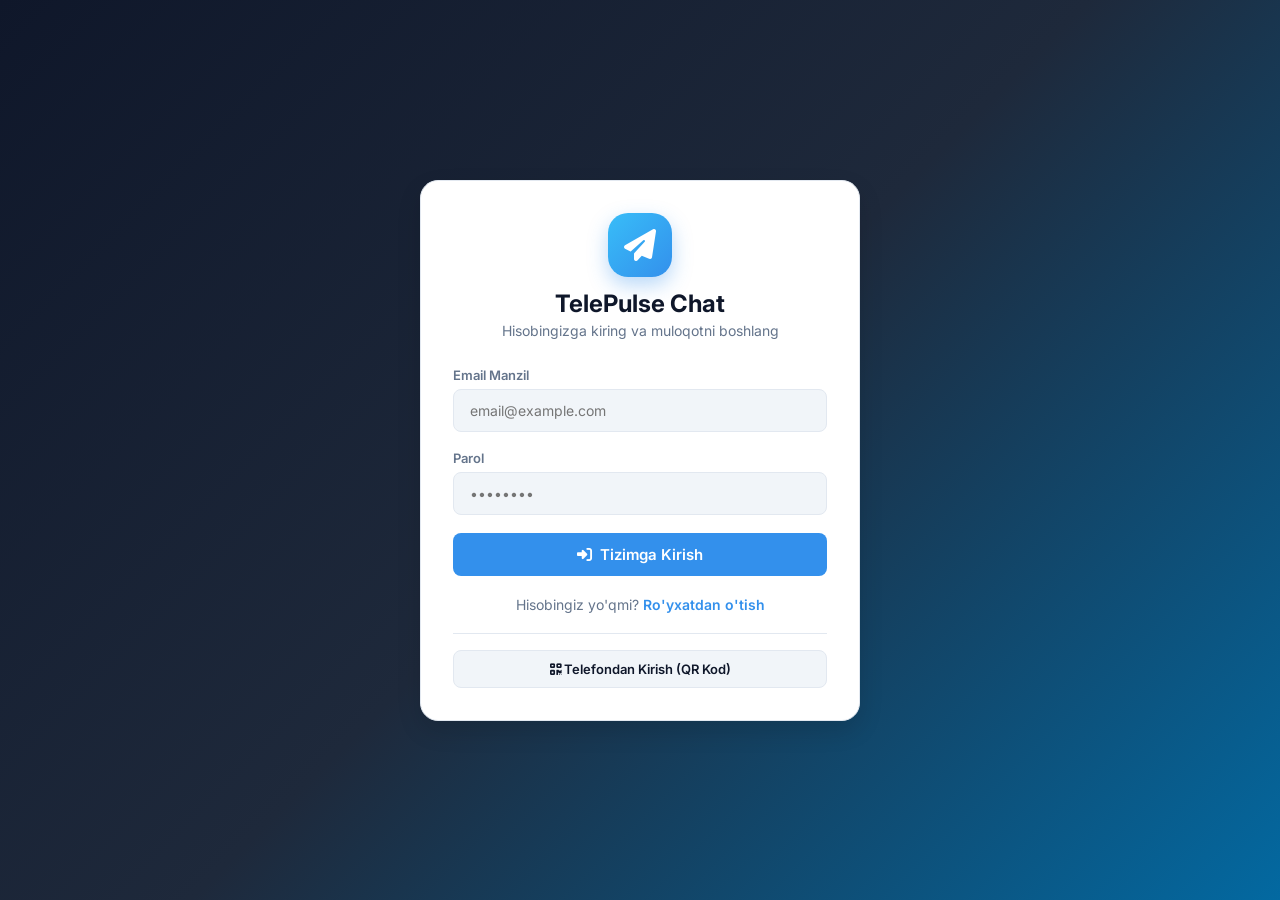
==== login.html @ c26c20ae "ismoil immm" ====
<!DOCTYPE html>
<html lang="uz">
<head>
  <meta charset="UTF-8">
  <meta name="viewport" content="width=device-width, initial-scale=1.0, maximum-scale=1.0, user-scalable=no, viewport-fit=cover">
  <meta name="theme-color" content="#0f172a">
  <meta name="mobile-web-app-capable" content="yes">
  <meta name="apple-mobile-web-app-capable" content="yes">
  <title>Kirish - TelePulse (Telepluce) Chat</title>
  <meta name="description" content="TelePulse (Telepluce) hisobingizga kiring va do'stlaringiz bilan xavfsiz va tezkor muloqotni boshlang.">
  <meta name="keywords" content="telepluce, telepulse, tele pluce, telepulse login, telepluce chat, kirish">
  <meta name="robots" content="index, follow">
  <link rel="stylesheet" href="css/style.css">
  <link rel="stylesheet" href="https://cdnjs.cloudflare.com/ajax/libs/font-awesome/6.4.0/css/all.min.css">
  <link rel="preconnect" href="https://fonts.googleapis.com">
  <link rel="preconnect" href="https://fonts.gstatic.com" crossorigin>
  <link href="https://fonts.googleapis.com/css2?family=Inter:wght@400;500;600;700&display=swap" rel="stylesheet">
</head>
<body class="auth-page">

  <div class="auth-card">
    <div class="auth-header">
      <div class="auth-logo">
        <i class="fa-solid fa-paper-plane"></i>
      </div>
      <h1 class="auth-title">TelePulse Chat</h1>
      <p class="auth-subtitle">Hisobingizga kiring va muloqotni boshlang</p>
    </div>

    <div id="error-alert" style="display: none; background: rgba(239, 68, 68, 0.15); color: #ef4444; padding: 10px 14px; border-radius: 8px; font-size: 13px; margin-bottom: 16px;"></div>

    <form id="login-form">
      <div class="form-group">
        <label class="form-label" for="login-email">Email Manzil</label>
        <input type="email" id="login-email" class="form-input" placeholder="email@example.com" required>
      </div>

      <div class="form-group">
        <label class="form-label" for="login-password">Parol</label>
        <input type="password" id="login-password" class="form-input" placeholder="••••••••" required>
      </div>

      <button type="submit" id="btn-login" class="btn-primary">
        <i class="fa-solid fa-right-to-bracket"></i> Tizimga Kirish
      </button>
    </form>

    <div class="auth-footer">
      Hisobingiz yo'qmi? <a href="register.html">Ro'yxatdan o'tish</a>
    </div>

    <div style="margin-top: 20px; padding-top: 16px; border-top: 1px solid var(--border-color); text-align: center;">
      <button type="button" id="btn-show-login-qr" class="btn-secondary" style="width: 100%; font-size: 13px;">
        <i class="fa-solid fa-qrcode"></i> Telefondan Kirish (QR Kod)
      </button>
      
      <div id="login-qr-box" style="display: none; margin-top: 16px; animation: fadeIn 0.3s ease-out;">
        <p style="font-size: 12px; color: var(--text-secondary); margin-bottom: 10px;">
          Bir xil Wi-Fi tarmog'idagi telefondan kirish uchun ushbu QR kodni skanerlang:
        </p>
        <div style="background: #ffffff; padding: 12px; border-radius: 12px; display: inline-block; box-shadow: var(--shadow-sm);">
          <img id="login-qr-img" src="" alt="Login QR Code" style="width: 170px; height: 170px; display: block;">
        </div>
      </div>
    </div>
  </div>

  <script type="module" src="js/auth.js"></script>
</body>
</html>
---- css/style.css ----
/* TelePulse - Telegram Style Design System & Responsive Styles */

:root {
  /* Light Theme Palette */
  --bg-main: #f0f2f5;
  --bg-sidebar: #ffffff;
  --bg-chat-header: #ffffff;
  --bg-chat-area: #e6ebee;
  --bg-input: #ffffff;
  --bg-card: #ffffff;
  --bg-hover: #f1f5f9;
  --bg-active: #e2e8f0;
  --bg-modal-overlay: rgba(15, 23, 42, 0.55);
  
  --text-primary: #0f172a;
  --text-secondary: #64748b;
  --text-muted: #94a3b8;
  --text-inverse: #ffffff;
  
  --accent-color: #3390ec;
  --accent-hover: #227dd3;
  --accent-light: #e8f3ff;
  
  --bubble-out: #eeffde;
  --bubble-out-text: #0f172a;
  --bubble-in: #ffffff;
  --bubble-in-text: #0f172a;
  
  --border-color: #e2e8f0;
  --shadow-sm: 0 1px 2px rgba(0, 0, 0, 0.05);
  --shadow-md: 0 4px 12px rgba(0, 0, 0, 0.08);
  --shadow-lg: 0 10px 25px rgba(0, 0, 0, 0.12);
  
  --premium-gold: linear-gradient(135deg, #f6d365 0%, #fda085 100%);
  --premium-badge-bg: #fff0d6;
  --premium-badge-text: #d97706;
  
  --online-color: #10b981;
  --danger-color: #ef4444;
  --warning-color: #f59e0b;
  --success-color: #10b981;
  
  --radius-sm: 8px;
  --radius-md: 12px;
  --radius-lg: 18px;
  --radius-full: 9999px;

  --font-family: 'Inter', system-ui, -apple-system, BlinkMacSystemFont, "Segoe UI", Roboto, sans-serif;
  --transition: all 0.2s cubic-bezier(0.4, 0, 0.2, 1);
}

[data-theme="dark"] {
  /* Dark Theme Palette (Telegram Dark Mode) */
  --bg-main: #0f172a;
  --bg-sidebar: #1e293b;
  --bg-chat-header: #1e293b;
  --bg-chat-area: #0f172a;
  --bg-input: #1e293b;
  --bg-card: #1e293b;
  --bg-hover: #334155;
  --bg-active: #475569;
  --bg-modal-overlay: rgba(0, 0, 0, 0.75);
  
  --text-primary: #f8fafc;
  --text-secondary: #94a3b8;
  --text-muted: #64748b;
  --text-inverse: #ffffff;
  
  --accent-color: #38bdf8;
  --accent-hover: #0284c7;
  --accent-light: rgba(56, 189, 248, 0.15);
  
  --bubble-out: #2b5278;
  --bubble-out-text: #f8fafc;
  --bubble-in: #1e293b;
  --bubble-in-text: #f8fafc;
  
  --border-color: #334155;
  --shadow-sm: 0 1px 3px rgba(0, 0, 0, 0.3);
  --shadow-md: 0 4px 14px rgba(0, 0, 0, 0.4);
  --shadow-lg: 0 12px 30px rgba(0, 0, 0, 0.5);
}

/* Reset & Base Styles */
* {
  box-sizing: border-box;
  margin: 0;
  padding: 0;
  font-family: var(--font-family);
  -webkit-tap-highlight-color: transparent;
}

body {
  background-color: var(--bg-main);
  color: var(--text-primary);
  height: 100vh;
  overflow: hidden;
  display: flex;
  justify-content: center;
  align-items: center;
}

/* App Layout */
.app-container {
  width: 100%;
  height: 100vh;
  display: flex;
  background-color: var(--bg-sidebar);
  position: relative;
  overflow: hidden;
}

/* Auth Screens */
.auth-page {
  width: 100vw;
  height: 100vh;
  display: flex;
  justify-content: center;
  align-items: center;
  background: linear-gradient(135deg, #0f172a 0%, #1e293b 50%, #0369a1 100%);
  padding: 20px;
}

.auth-card {
  width: 100%;
  max-width: 440px;
  background: var(--bg-card);
  padding: 32px;
  border-radius: var(--radius-lg);
  box-shadow: var(--shadow-lg);
  border: 1px solid var(--border-color);
  animation: fadeIn 0.3s ease-out;
}

.auth-header {
  text-align: center;
  margin-bottom: 28px;
}

.auth-logo {
  display: inline-flex;
  align-items: center;
  justify-content: center;
  width: 64px;
  height: 64px;
  background: linear-gradient(135deg, #38bdf8 0%, #3390ec 100%);
  color: #fff;
  font-size: 32px;
  border-radius: 20px;
  margin-bottom: 12px;
  box-shadow: 0 8px 20px rgba(51, 144, 236, 0.35);
}

.auth-title {
  font-size: 24px;
  font-weight: 700;
  color: var(--text-primary);
}

.auth-subtitle {
  font-size: 14px;
  color: var(--text-secondary);
  margin-top: 4px;
}

.form-group {
  margin-bottom: 18px;
}

.form-label {
  display: block;
  font-size: 13px;
  font-weight: 600;
  color: var(--text-secondary);
  margin-bottom: 6px;
}

.form-input {
  width: 100%;
  padding: 12px 16px;
  background: var(--bg-hover);
  border: 1px solid var(--border-color);
  border-radius: var(--radius-sm);
  color: var(--text-primary);
  font-size: 14px;
  outline: none;
  transition: var(--transition);
}

.form-input:focus {
  border-color: var(--accent-color);
  background: var(--bg-sidebar);
  box-shadow: 0 0 0 3px var(--accent-light);
}

.btn-primary {
  width: 100%;
  padding: 12px 20px;
  background: var(--accent-color);
  color: #ffffff;
  border: none;
  border-radius: var(--radius-sm);
  font-weight: 600;
  font-size: 15px;
  cursor: pointer;
  transition: var(--transition);
  display: flex;
  align-items: center;
  justify-content: center;
  gap: 8px;
}

.btn-primary:hover {
  background: var(--accent-hover);
  box-shadow: 0 4px 12px rgba(51, 144, 236, 0.3);
}

.auth-footer {
  margin-top: 20px;
  text-align: center;
  font-size: 14px;
  color: var(--text-secondary);
}

.auth-footer a {
  color: var(--accent-color);
  text-decoration: none;
  font-weight: 600;
}

/* Avatar Upload Preview */
.avatar-picker {
  display: flex;
  flex-direction: column;
  align-items: center;
  margin-bottom: 20px;
}

.avatar-preview {
  width: 90px;
  height: 90px;
  border-radius: 50%;
  object-fit: cover;
  border: 3px solid var(--accent-color);
  background-color: var(--bg-hover);
  cursor: pointer;
}

.avatar-upload-btn {
  margin-top: 8px;
  font-size: 13px;
  color: var(--accent-color);
  cursor: pointer;
  font-weight: 600;
}

/* Sidebar Styles */
.sidebar {
  width: 380px;
  height: 100%;
  border-right: 1px solid var(--border-color);
  display: flex;
  flex-direction: column;
  background: var(--bg-sidebar);
  transition: transform 0.3s cubic-bezier(0.4, 0, 0.2, 1);
  z-index: 10;
  flex-shrink: 0;
}

.sidebar-header {
  padding: 14px 16px;
  display: flex;
  align-items: center;
  justify-content: space-between;
  border-bottom: 1px solid var(--border-color);
}

.user-profile-summary {
  display: flex;
  align-items: center;
  gap: 12px;
  cursor: pointer;
  padding: 4px;
  border-radius: var(--radius-sm);
  transition: var(--transition);
}

.user-profile-summary:hover {
  background: var(--bg-hover);
}

.user-avatar {
  width: 42px;
  height: 42px;
  border-radius: 50%;
  object-fit: cover;
  position: relative;
}

.avatar-wrapper {
  position: relative;
  display: inline-block;
}

.online-indicator {
  width: 12px;
  height: 12px;
  background-color: var(--online-color);
  border: 2px solid var(--bg-sidebar);
  border-radius: 50%;
  position: absolute;
  bottom: 0;
  right: 0;
}

.user-details {
  display: flex;
  flex-direction: column;
}

.user-name {
  font-weight: 600;
  font-size: 15px;
  color: var(--text-primary);
  display: flex;
  align-items: center;
  gap: 6px;
}

.premium-badge {
  background: var(--premium-badge-bg);
  color: var(--premium-badge-text);
  font-size: 10px;
  font-weight: 700;
  padding: 2px 6px;
  border-radius: var(--radius-full);
  display: inline-flex;
  align-items: center;
  gap: 2px;
}

.user-username {
  font-size: 12px;
  color: var(--text-secondary);
}

.header-actions {
  display: flex;
  align-items: center;
  gap: 6px;
}

.icon-btn {
  width: 36px;
  height: 36px;
  border-radius: 50%;
  border: none;
  background: transparent;
  color: var(--text-secondary);
  display: flex;
  align-items: center;
  justify-content: center;
  cursor: pointer;
  font-size: 18px;
  transition: var(--transition);
}

.icon-btn:hover {
  background: var(--bg-hover);
  color: var(--text-primary);
}

.search-box {
  padding: 10px 16px;
  position: relative;
}

.search-input {
  width: 100%;
  padding: 10px 16px 10px 40px;
  background: var(--bg-hover);
  border: 1px solid transparent;
  border-radius: var(--radius-full);
  color: var(--text-primary);
  font-size: 14px;
  outline: none;
  transition: var(--transition);
}

.search-input:focus {
  border-color: var(--accent-color);
  background: var(--bg-sidebar);
}

.search-icon {
  position: absolute;
  left: 30px;
  top: 50%;
  transform: translateY(-50%);
  color: var(--text-muted);
  font-size: 16px;
}

.chat-filter-tabs {
  display: flex;
  padding: 0 16px;
  border-bottom: 1px solid var(--border-color);
  gap: 16px;
  overflow-x: auto;
}

.filter-tab {
  padding: 10px 4px;
  font-size: 13px;
  font-weight: 600;
  color: var(--text-secondary);
  cursor: pointer;
  border-bottom: 2px solid transparent;
  transition: var(--transition);
  white-space: nowrap;
}

.filter-tab.active {
  color: var(--accent-color);
  border-bottom-color: var(--accent-color);
}

.chat-list {
  flex: 1;
  overflow-y: auto;
  padding: 6px 0;
}

.chat-item {
  display: flex;
  align-items: center;
  padding: 12px 16px;
  gap: 14px;
  cursor: pointer;
  transition: var(--transition);
  position: relative;
}

.chat-item:hover {
  background: var(--bg-hover);
}

.chat-item.active {
  background: var(--accent-light);
}

.chat-item-content {
  flex: 1;
  min-width: 0;
}

.chat-item-header {
  display: flex;
  justify-content: space-between;
  align-items: center;
  margin-bottom: 4px;
}

.chat-item-title {
  font-weight: 600;
  font-size: 15px;
  color: var(--text-primary);
  white-space: nowrap;
  overflow: hidden;
  text-overflow: ellipsis;
  display: flex;
  align-items: center;
  gap: 4px;
}

.chat-item-time {
  font-size: 11px;
  color: var(--text-muted);
}

.chat-item-preview {
  display: flex;
  justify-content: space-between;
  align-items: center;
  font-size: 13px;
  color: var(--text-secondary);
}

.last-msg {
  white-space: nowrap;
  overflow: hidden;
  text-overflow: ellipsis;
  flex: 1;
  padding-right: 8px;
}

.unread-badge {
  background: var(--accent-color);
  color: #fff;
  font-size: 11px;
  font-weight: 700;
  padding: 2px 7px;
  border-radius: var(--radius-full);
  min-width: 18px;
  text-align: center;
}

.pin-icon {
  color: var(--text-muted);
  font-size: 14px;
}

/* Floating Action Button */
.fab {
  position: absolute;
  bottom: 24px;
  right: 24px;
  width: 52px;
  height: 52px;
  border-radius: 50%;
  background: var(--accent-color);
  color: #ffffff;
  border: none;
  box-shadow: var(--shadow-md);
  font-size: 22px;
  cursor: pointer;
  display: flex;
  align-items: center;
  justify-content: center;
  transition: var(--transition);
  z-index: 12;
}

.fab:hover {
  transform: scale(1.06);
  background: var(--accent-hover);
  box-shadow: var(--shadow-lg);
}

/* Main Chat Area */
.chat-area {
  flex: 1;
  height: 100%;
  display: flex;
  flex-direction: column;
  background: var(--bg-chat-area);
  position: relative;
}

.no-chat-selected {
  flex: 1;
  display: flex;
  flex-direction: column;
  align-items: center;
  justify-content: center;
  color: var(--text-secondary);
  gap: 12px;
  background: var(--bg-chat-area);
}

.no-chat-pill {
  padding: 8px 16px;
  background: var(--bg-card);
  border-radius: var(--radius-full);
  font-size: 13px;
  box-shadow: var(--shadow-sm);
}

.chat-header {
  padding: 10px 20px;
  background: var(--bg-chat-header);
  border-bottom: 1px solid var(--border-color);
  display: flex;
  align-items: center;
  justify-content: space-between;
  z-index: 5;
}

.chat-header-info {
  display: flex;
  align-items: center;
  gap: 12px;
  cursor: pointer;
}

.btn-back {
  display: none;
  margin-right: 8px;
}

.chat-title {
  font-weight: 600;
  font-size: 16px;
  color: var(--text-primary);
  display: flex;
  align-items: center;
  gap: 6px;
}

.chat-subtitle {
  font-size: 12px;
  color: var(--text-secondary);
}

.chat-subtitle.online {
  color: var(--online-color);
  font-weight: 500;
}

/* Messages Stream */
.messages-container {
  flex: 1;
  overflow-y: auto;
  padding: 20px;
  display: flex;
  flex-direction: column;
  gap: 12px;
  background-image: radial-gradient(var(--border-color) 1px, transparent 0);
  background-size: 24px 24px;
}

.message-wrapper {
  display: flex;
  flex-direction: column;
  max-width: 65%;
  position: relative;
  animation: fadeIn 0.2s ease-out;
}

.message-wrapper.out {
  align-self: flex-end;
}

.message-wrapper.in {
  align-self: flex-start;
}

.sender-name-label {
  font-size: 11px;
  font-weight: 600;
  color: var(--accent-color);
  margin-bottom: 2px;
  padding-left: 10px;
}

.message-bubble {
  padding: 10px 14px;
  border-radius: var(--radius-md);
  position: relative;
  font-size: 14px;
  line-height: 1.45;
  box-shadow: var(--shadow-sm);
  word-break: break-word;
}

.message-wrapper.out .message-bubble {
  background: var(--bubble-out);
  color: var(--bubble-out-text);
  border-bottom-right-radius: 4px;
}

.message-wrapper.in .message-bubble {
  background: var(--bubble-in);
  color: var(--bubble-in-text);
  border-bottom-left-radius: 4px;
}

/* Reply Block */
.reply-quote {
  border-left: 3px solid var(--accent-color);
  padding: 4px 8px;
  background: rgba(0, 0, 0, 0.04);
  border-radius: 4px;
  margin-bottom: 6px;
  font-size: 12px;
  cursor: pointer;
}

[data-theme="dark"] .reply-quote {
  background: rgba(255, 255, 255, 0.06);
}

.reply-quote-author {
  font-weight: 600;
  color: var(--accent-color);
}

.reply-quote-text {
  color: var(--text-secondary);
  white-space: nowrap;
  overflow: hidden;
  text-overflow: ellipsis;
}

/* Forward Header */
.forward-tag {
  font-size: 11px;
  font-style: italic;
  color: var(--text-muted);
  margin-bottom: 4px;
  display: flex;
  align-items: center;
  gap: 4px;
}

/* Media Attachment in Messages */
.image-msg-container, .video-msg-container {
  position: relative;
  border-radius: var(--radius-sm);
  overflow: hidden;
  margin-top: 4px;
}

.message-image {
  display: block;
  max-width: 100%;
  max-height: 340px;
  border-radius: var(--radius-sm);
  object-fit: cover;
  cursor: pointer;
  transition: opacity 0.2s ease;
}

.message-image:hover {
  opacity: 0.95;
}

.media-view-btn, .video-expand-btn {
  position: absolute;
  top: 8px;
  right: 8px;
  background: rgba(0, 0, 0, 0.6);
  color: #fff;
  border: none;
  border-radius: 50%;
  width: 32px;
  height: 32px;
  display: flex;
  align-items: center;
  justify-content: center;
  cursor: pointer;
  opacity: 0;
  transition: opacity 0.2s ease, transform 0.2s ease;
}

.image-msg-container:hover .media-view-btn,
.video-msg-container:hover .video-expand-btn {
  opacity: 1;
  transform: scale(1.05);
}

.message-video {
  display: block;
  max-width: 100%;
  max-height: 340px;
  border-radius: var(--radius-sm);
  background: #000;
  outline: none;
}

/* Telegram Round Video ("Krujochek") Bubble */
.bubble-round-video {
  background: transparent !important;
  box-shadow: none !important;
  padding: 0 !important;
}

.round-video-wrapper {
  position: relative;
  width: 220px;
  height: 220px;
  border-radius: 50%;
  overflow: hidden;
  border: 3px solid var(--accent-color);
  box-shadow: 0 4px 16px rgba(0, 0, 0, 0.35);
  cursor: pointer;
  background: #000;
  transition: transform 0.15s ease, box-shadow 0.15s ease;
}

.round-video-wrapper:hover {
  transform: scale(1.02);
  box-shadow: 0 6px 20px rgba(56, 189, 248, 0.35);
}

.round-video-item {
  width: 100%;
  height: 100%;
  object-fit: cover;
  border-radius: 50%;
  display: block;
}

.round-video-overlay {
  position: absolute;
  top: 50%;
  left: 50%;
  transform: translate(-50%, -50%);
  width: 48px;
  height: 48px;
  border-radius: 50%;
  background: rgba(0, 0, 0, 0.65);
  backdrop-filter: blur(4px);
  color: #fff;
  display: flex;
  align-items: center;
  justify-content: center;
  font-size: 18px;
  pointer-events: none;
  transition: opacity 0.2s ease;
}

.round-video-time {
  position: absolute;
  bottom: 10px;
  left: 50%;
  transform: translateX(-50%);
  background: rgba(0, 0, 0, 0.65);
  backdrop-filter: blur(4px);
  color: #fff;
  padding: 2px 8px;
  border-radius: 12px;
  font-size: 11px;
  font-weight: 500;
  pointer-events: none;
}

.file-attachment {
  display: flex;
  align-items: center;
  gap: 12px;
  padding: 8px;
  background: rgba(0, 0, 0, 0.04);
  border-radius: var(--radius-sm);
  text-decoration: none;
  color: inherit;
}

.file-icon {
  font-size: 28px;
  color: var(--accent-color);
}

.file-info {
  display: flex;
  flex-direction: column;
}

.file-name {
  font-weight: 600;
  font-size: 13px;
}

.file-size {
  font-size: 11px;
  color: var(--text-muted);
}

/* Voice Message Player */
.voice-msg-player {
  display: flex;
  align-items: center;
  gap: 10px;
  padding: 4px 0;
  min-width: 180px;
}

.voice-play-btn {
  width: 36px;
  height: 36px;
  border-radius: 50%;
  background: var(--accent-color);
  color: #fff;
  border: none;
  cursor: pointer;
  display: flex;
  align-items: center;
  justify-content: center;
  font-size: 16px;
}

.voice-waveform {
  flex: 1;
  height: 24px;
  display: flex;
  align-items: center;
  gap: 2px;
}

.wave-bar {
  width: 3px;
  background: var(--accent-color);
  border-radius: 2px;
  height: 40%;
  animation: pulse 1s infinite alternate;
}

.message-meta {
  display: flex;
  align-items: center;
  justify-content: flex-end;
  gap: 4px;
  font-size: 10px;
  color: var(--text-muted);
  margin-top: 4px;
  float: right;
  margin-left: 12px;
}

.status-ticks {
  font-size: 12px;
  color: var(--accent-color);
}

/* Reactions Bar */
.reactions-container {
  display: flex;
  gap: 4px;
  flex-wrap: wrap;
  margin-top: 4px;
}

.reaction-pill {
  background: var(--bg-card);
  border: 1px solid var(--border-color);
  padding: 2px 8px;
  border-radius: var(--radius-full);
  font-size: 12px;
  display: flex;
  align-items: center;
  gap: 4px;
  cursor: pointer;
  box-shadow: var(--shadow-sm);
  transition: var(--transition);
}

.reaction-pill:hover, .reaction-pill.user-reacted {
  border-color: var(--accent-color);
  background: var(--accent-light);
}

/* Typing Indicator */
.typing-indicator-bar {
  padding: 4px 20px;
  font-size: 12px;
  color: var(--accent-color);
  font-style: italic;
  display: flex;
  align-items: center;
  gap: 6px;
}

.dot-pulse {
  display: inline-block;
  width: 6px;
  height: 6px;
  border-radius: 50%;
  background-color: var(--accent-color);
  animation: dotPulse 1.4s infinite ease-in-out;
}

/* Reply Preview Panel above Input */
.reply-preview-bar {
  padding: 8px 16px;
  background: var(--bg-card);
  border-top: 1px solid var(--border-color);
  display: flex;
  align-items: center;
  justify-content: space-between;
  gap: 12px;
}

.reply-preview-info {
  border-left: 3px solid var(--accent-color);
  padding-left: 10px;
  font-size: 12px;
}

.reply-preview-title {
  font-weight: 600;
  color: var(--accent-color);
}

.reply-preview-text {
  color: var(--text-secondary);
  white-space: nowrap;
  overflow: hidden;
  text-overflow: ellipsis;
  max-width: 300px;
}

/* Voice Recorder Active Bar */
.voice-recorder-bar {
  padding: 12px 20px;
  background: var(--bg-input);
  border-top: 1px solid var(--border-color);
  display: flex;
  align-items: center;
  justify-content: space-between;
  color: var(--danger-color);
}

.recording-time {
  font-weight: 600;
  font-size: 15px;
  display: flex;
  align-items: center;
  gap: 8px;
}

.recording-dot {
  width: 10px;
  height: 10px;
  background: var(--danger-color);
  border-radius: 50%;
  animation: blink 1s infinite;
}

/* Input Area */
.chat-input-area {
  padding: 10px 16px;
  background: var(--bg-input);
  border-top: 1px solid var(--border-color);
  display: flex;
  align-items: center;
  gap: 10px;
  position: relative;
}

.chat-input {
  flex: 1;
  padding: 12px 16px;
  background: var(--bg-hover);
  border: 1px solid transparent;
  border-radius: var(--radius-full);
  color: var(--text-primary);
  font-size: 14px;
  outline: none;
  resize: none;
  max-height: 120px;
}

.chat-input:focus {
  border-color: var(--accent-color);
  background: var(--bg-sidebar);
}

/* Emoji Picker & Attachment Popover */
.popover-menu {
  position: absolute;
  bottom: 65px;
  background: var(--bg-card);
  border: 1px solid var(--border-color);
  border-radius: var(--radius-lg);
  box-shadow: var(--shadow-lg);
  padding: 12px;
  display: none;
  z-index: 20;
  animation: fadeIn 0.2s ease-out;
}

.popover-menu.active {
  display: block;
}

/* Enhanced Rich Emoji Picker */
.emoji-picker-popover {
  width: 360px;
  max-width: calc(100vw - 32px);
  padding: 10px 12px;
}

.emoji-picker-header {
  margin-bottom: 8px;
  display: flex;
  flex-direction: column;
  gap: 8px;
}

.emoji-search-input {
  width: 100%;
  padding: 8px 12px;
  background: var(--bg-hover);
  border: 1px solid var(--border-color);
  border-radius: var(--radius-full);
  color: var(--text-primary);
  font-size: 13px;
  outline: none;
  transition: var(--transition);
}

.emoji-search-input:focus {
  border-color: var(--accent-color);
  background: var(--bg-sidebar);
}

.emoji-category-tabs {
  display: flex;
  gap: 4px;
  overflow-x: auto;
  padding-bottom: 4px;
  scrollbar-width: none;
}

.emoji-category-tabs::-webkit-scrollbar {
  display: none;
}

.emoji-tab-btn {
  background: transparent;
  border: 1px solid transparent;
  border-radius: 8px;
  font-size: 18px;
  cursor: pointer;
  padding: 4px 6px;
  transition: var(--transition);
  display: flex;
  align-items: center;
  justify-content: center;
  flex-shrink: 0;
}

.emoji-tab-btn:hover {
  background: var(--bg-hover);
}

.emoji-tab-btn.active {
  background: var(--accent-light);
  border-color: var(--accent-color);
}

.emoji-grid-container {
  max-height: 220px;
  overflow-y: auto;
  padding-right: 4px;
}

.emoji-grid {
  display: grid;
  grid-template-columns: repeat(8, 1fr);
  gap: 4px;
}

.emoji-item {
  font-size: 22px;
  cursor: pointer;
  text-align: center;
  padding: 4px;
  border-radius: 6px;
  transition: transform 0.12s ease;
  user-select: none;
}

.emoji-item:hover {
  transform: scale(1.3);
  background: var(--bg-hover);
}

/* Input Action Buttons (Telegram Style) */
.input-actions-group {
  display: flex;
  align-items: center;
  gap: 6px;
}

.btn-round-cam {
  background: rgba(56, 189, 248, 0.15);
  color: var(--accent-color);
  border-radius: 50%;
  transition: var(--transition);
}

.btn-round-cam:hover {
  background: var(--accent-color);
  color: #fff;
  transform: scale(1.08);
}

.btn-mic-action {
  background: var(--accent-color);
  color: #fff;
  border-radius: 50%;
  transition: var(--transition);
}

.btn-mic-action:hover {
  background: var(--accent-hover);
  transform: scale(1.08);
}

.btn-send-action {
  background: var(--accent-color);
  color: #fff;
  border-radius: 50%;
  transition: var(--transition);
}

.btn-send-action:hover {
  background: var(--accent-hover);
  transform: scale(1.08);
}

.attachment-options {
  display: flex;
  flex-direction: column;
  gap: 8px;
}

.attachment-option {
  display: flex;
  align-items: center;
  gap: 12px;
  padding: 8px 14px;
  cursor: pointer;
  border-radius: var(--radius-sm);
  font-size: 14px;
  color: var(--text-primary);
  transition: var(--transition);
}

.attachment-option:hover {
  background: var(--bg-hover);
}

/* Context Menu */
.context-menu {
  position: absolute;
  background: var(--bg-card);
  border: 1px solid var(--border-color);
  border-radius: var(--radius-md);
  box-shadow: var(--shadow-lg);
  padding: 6px 0;
  z-index: 50;
  display: none;
  min-width: 170px;
}

.context-menu-item {
  padding: 10px 16px;
  font-size: 14px;
  color: var(--text-primary);
  display: flex;
  align-items: center;
  gap: 10px;
  cursor: pointer;
  transition: var(--transition);
}

.context-menu-item:hover {
  background: var(--bg-hover);
  color: var(--accent-color);
}

.context-menu-item.danger:hover {
  background: rgba(239, 68, 68, 0.1);
  color: var(--danger-color);
}

.quick-reactions {
  display: flex;
  padding: 8px 12px;
  gap: 6px;
  border-bottom: 1px solid var(--border-color);
}

/* Right Info Drawer & Modals */
.drawer {
  width: 340px;
  height: 100%;
  background: var(--bg-sidebar);
  border-left: 1px solid var(--border-color);
  display: none;
  flex-direction: column;
  z-index: 15;
  overflow-y: auto;
}

.drawer.active {
  display: flex;
}

.drawer-header {
  padding: 16px;
  display: flex;
  align-items: center;
  justify-content: space-between;
  border-bottom: 1px solid var(--border-color);
}

.drawer-title {
  font-weight: 600;
  font-size: 16px;
}

.drawer-content {
  padding: 20px;
  display: flex;
  flex-direction: column;
  align-items: center;
  gap: 16px;
}

.modal-overlay {
  position: fixed;
  top: 0;
  left: 0;
  width: 100vw;
  height: 100vh;
  background: var(--bg-modal-overlay);
  display: none;
  align-items: center;
  justify-content: center;
  z-index: 100;
  padding: 20px;
}

.modal-overlay.active {
  display: flex;
}

.modal-card {
  width: 100%;
  max-width: 480px;
  background: var(--bg-card);
  border-radius: var(--radius-lg);
  box-shadow: var(--shadow-lg);
  border: 1px solid var(--border-color);
  overflow: hidden;
  animation: fadeIn 0.2s ease-out;
}

.modal-header {
  padding: 16px 20px;
  border-bottom: 1px solid var(--border-color);
  display: flex;
  align-items: center;
  justify-content: space-between;
}

.modal-title {
  font-size: 18px;
  font-weight: 700;
}

.modal-body {
  padding: 20px;
  max-height: 70vh;
  overflow-y: auto;
}

.modal-footer {
  padding: 14px 20px;
  border-top: 1px solid var(--border-color);
  display: flex;
  justify-content: flex-end;
  gap: 10px;
}

.btn-secondary {
  padding: 10px 18px;
  background: var(--bg-hover);
  border: 1px solid var(--border-color);
  border-radius: var(--radius-sm);
  color: var(--text-primary);
  font-weight: 600;
  cursor: pointer;
  transition: var(--transition);
}

.btn-secondary:hover {
  background: var(--bg-active);
}

/* User item selector list */
.user-select-list {
  display: flex;
  flex-direction: column;
  gap: 8px;
  max-height: 260px;
  overflow-y: auto;
}

.user-select-item {
  display: flex;
  align-items: center;
  gap: 12px;
  padding: 8px 12px;
  border-radius: var(--radius-sm);
  cursor: pointer;
  transition: var(--transition);
}

.user-select-item:hover {
  background: var(--bg-hover);
}

.user-select-item.selected {
  background: var(--accent-light);
}

/* Upload Progress Bar */
.progress-bar-container {
  width: 100%;
  height: 6px;
  background: var(--bg-hover);
  border-radius: var(--radius-full);
  overflow: hidden;
  margin-top: 8px;
  display: none;
}

.progress-bar-fill {
  height: 100%;
  background: var(--accent-color);
  width: 0%;
  transition: width 0.2s ease;
}

/* Keyframes */
@keyframes fadeIn {
  from { opacity: 0; transform: translateY(6px); }
  to { opacity: 1; transform: translateY(0); }
}

@keyframes blink {
  0%, 100% { opacity: 1; }
  50% { opacity: 0.3; }
}

@keyframes dotPulse {
  0%, 80%, 100% { transform: scale(0.6); opacity: 0.4; }
  40% { transform: scale(1); opacity: 1; }
}

/* Drag & Drop Feedback */
.messages-container.drag-over {
  border: 2px dashed var(--accent-color) !important;
  background-color: var(--accent-light) !important;
}

/* Telegram Round Video ("Krujochek") Recording Modal */
.round-video-modal {
  position: fixed;
  inset: 0;
  z-index: 1000;
  display: flex;
  align-items: center;
  justify-content: center;
  animation: fadeIn 0.2s ease-out;
}

.round-video-backdrop {
  position: absolute;
  inset: 0;
  background: rgba(0, 0, 0, 0.85);
  backdrop-filter: blur(8px);
}

.round-video-container {
  position: relative;
  z-index: 2;
  display: flex;
  flex-direction: column;
  align-items: center;
  gap: 20px;
}

.round-video-header {
  display: flex;
  align-items: center;
  gap: 10px;
  color: #fff;
  font-size: 16px;
  font-weight: 600;
  background: rgba(0, 0, 0, 0.5);
  padding: 6px 16px;
  border-radius: var(--radius-full);
  backdrop-filter: blur(4px);
}

.round-recording-dot {
  width: 10px;
  height: 10px;
  border-radius: 50%;
  background: #ef4444;
  animation: blink 1s infinite;
}

.round-video-badge {
  font-size: 11px;
  color: var(--accent-color);
  background: rgba(56, 189, 248, 0.2);
  padding: 2px 8px;
  border-radius: var(--radius-full);
  font-weight: 700;
  letter-spacing: 0.5px;
}

.round-video-circle-wrapper {
  position: relative;
  width: 270px;
  height: 270px;
  border-radius: 50%;
  overflow: hidden;
  box-shadow: 0 0 35px rgba(56, 189, 248, 0.45);
}

#round-video-camera-preview {
  width: 100%;
  height: 100%;
  object-fit: cover;
  border-radius: 50%;
  transform: scaleX(-1);
  display: block;
}

.round-video-svg-ring {
  position: absolute;
  inset: 0;
  width: 100%;
  height: 100%;
  transform: rotate(-90deg);
  pointer-events: none;
}

.round-ring-bg {
  fill: none;
  stroke: rgba(255, 255, 255, 0.15);
  stroke-width: 4;
}

.round-ring-progress {
  fill: none;
  stroke: var(--accent-color);
  stroke-width: 4;
  stroke-linecap: round;
  stroke-dasharray: 289;
  stroke-dashoffset: 289;
  transition: stroke-dashoffset 0.5s linear;
}

.round-video-actions {
  display: flex;
  align-items: center;
  gap: 24px;
}

.round-action-btn {
  width: 52px;
  height: 52px;
  border-radius: 50%;
  border: none;
  cursor: pointer;
  display: flex;
  align-items: center;
  justify-content: center;
  font-size: 20px;
  transition: transform 0.15s ease, background 0.15s ease;
  box-shadow: var(--shadow-md);
}

.round-action-btn:hover {
  transform: scale(1.1);
}

.round-action-btn.cancel {
  background: rgba(239, 68, 68, 0.2);
  color: #ef4444;
  border: 1px solid #ef4444;
}

.round-action-btn.switch-cam {
  background: rgba(255, 255, 255, 0.2);
  color: #fff;
  border: 1px solid rgba(255, 255, 255, 0.4);
}

.round-action-btn.send {
  background: var(--accent-color);
  color: #fff;
  font-size: 22px;
  width: 58px;
  height: 58px;
}

/* Responsive Rules for Mini Telegram Experience on all Mobile / Tablet Devices */
@media (max-width: 768px) {
  body {
    height: 100dvh;
  }

  .app-container {
    height: 100dvh;
  }

  .sidebar {
    width: 100%;
    position: absolute;
    top: 0;
    left: 0;
    bottom: 0;
    height: 100dvh;
    z-index: 10;
    transition: transform 0.25s cubic-bezier(0.33, 1, 0.68, 1);
  }
  
  .sidebar.hidden-mobile {
    transform: translateX(-100%);
    pointer-events: none;
  }

  .chat-area {
    width: 100%;
    height: 100dvh;
  }

  .message-wrapper {
    max-width: 85%;
  }

  .round-video-wrapper {
    width: 180px;
    height: 180px;
  }

  .round-video-circle-wrapper {
    width: 220px;
    height: 220px;
  }

  .btn-back {
    display: flex;
  }

  .chat-input-area {
    padding: 8px 10px;
    padding-bottom: max(8px, env(safe-area-inset-bottom));
  }

  .chat-input {
    padding: 10px 14px;
    font-size: 14px;
  }

  .emoji-picker-popover {
    width: calc(100vw - 20px);
    bottom: 60px;
    left: 10px;
  }

  .drawer {
    position: absolute;
    right: 0;
    top: 0;
    bottom: 0;
    width: 100%;
    z-index: 15;
  }
}

/* Scroll to Bottom Floating Button */
.btn-scroll-bottom {
  position: absolute;
  bottom: 80px;
  right: 24px;
  width: 44px;
  height: 44px;
  border-radius: 50%;
  background: var(--bg-card);
  color: var(--accent-color);
  border: 1px solid var(--border-color);
  box-shadow: var(--shadow-md);
  display: none;
  align-items: center;
  justify-content: center;
  cursor: pointer;
  font-size: 16px;
  z-index: 10;
  transition: transform 0.2s ease, background 0.2s ease;
}

.btn-scroll-bottom:hover {
  transform: translateY(-3px);
  background: var(--bg-hover);
  color: #fff;
}

/* Global Toast Notifications */
.toast-container {
  position: fixed;
  top: 24px;
  left: 50%;
  transform: translateX(-50%);
  z-index: 9999;
  display: flex;
  flex-direction: column;
  gap: 8px;
  pointer-events: none;
}

.toast-item {
  padding: 10px 20px;
  background: rgba(15, 23, 42, 0.92);
  backdrop-filter: blur(12px);
  color: #fff;
  border-radius: var(--radius-full);
  box-shadow: 0 8px 24px rgba(0, 0, 0, 0.4);
  border: 1px solid var(--border-color);
  font-size: 13px;
  font-weight: 500;
  display: flex;
  align-items: center;
  gap: 10px;
  animation: toastSlideDown 0.3s cubic-bezier(0.16, 1, 0.3, 1);
  transition: opacity 0.3s ease, transform 0.3s ease;
  pointer-events: auto;
}

.toast-item.toast-success i { color: #10b981; }
.toast-item.toast-error i { color: #ef4444; }
.toast-item.toast-warning i { color: #f59e0b; }
.toast-item.toast-info i { color: var(--accent-color); }

.toast-item.hide {
  opacity: 0;
  transform: translateY(-12px);
}

@keyframes toastSlideDown {
  from { opacity: 0; transform: translateY(-24px); }
  to { opacity: 1; transform: translateY(0); }
}
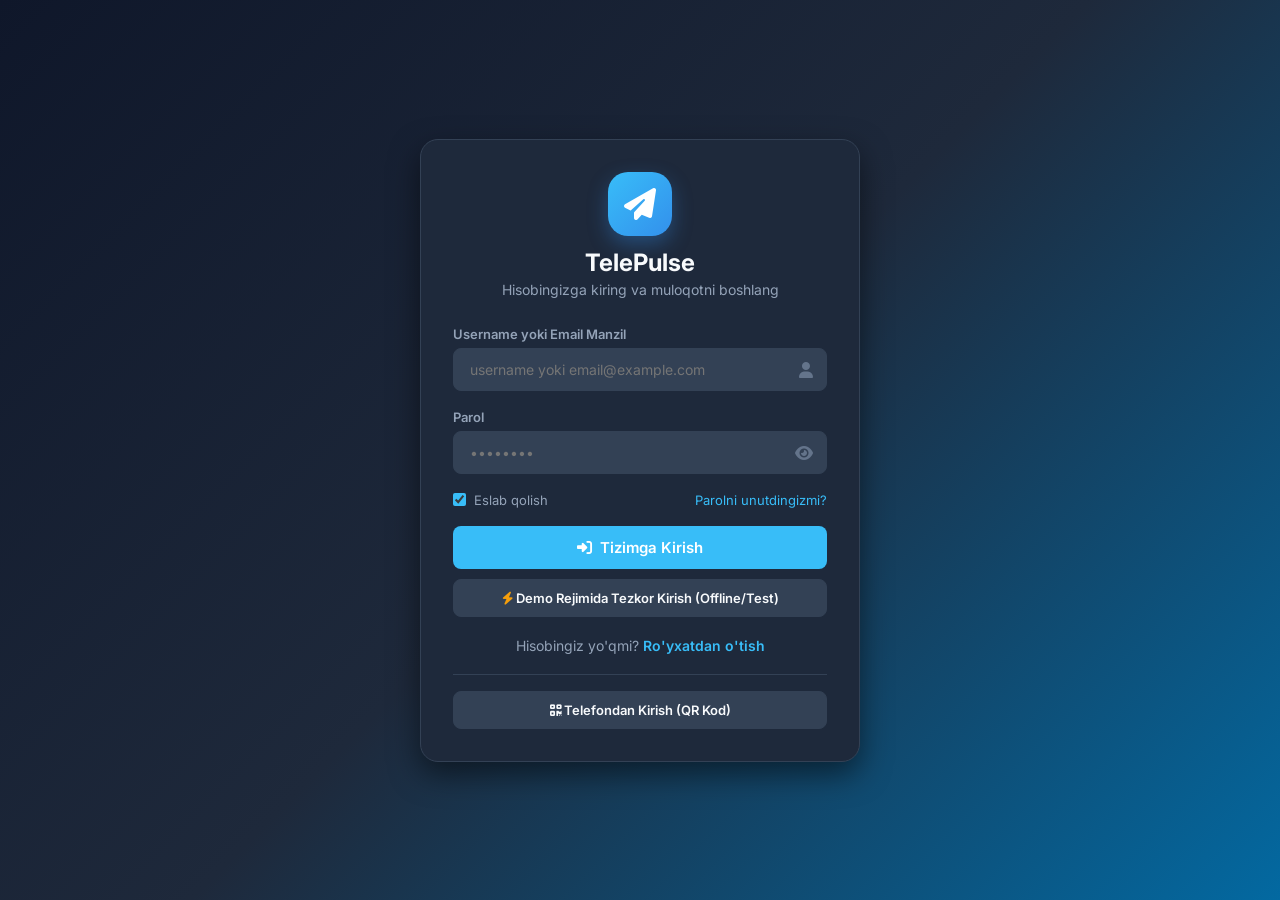
==== commit ad96e8c5: "qqqq" ====
--- a/login.html
+++ b/login.html
@@ -1,14 +1,14 @@
 <!DOCTYPE html>
-<html lang="uz">
+<html lang="uz" data-theme="dark">
 <head>
   <meta charset="UTF-8">
   <meta name="viewport" content="width=device-width, initial-scale=1.0, maximum-scale=1.0, user-scalable=no, viewport-fit=cover">
   <meta name="theme-color" content="#0f172a">
   <meta name="mobile-web-app-capable" content="yes">
   <meta name="apple-mobile-web-app-capable" content="yes">
-  <title>Kirish - TelePulse (Telepluce) Chat</title>
-  <meta name="description" content="TelePulse (Telepluce) hisobingizga kiring va do'stlaringiz bilan xavfsiz va tezkor muloqotni boshlang.">
-  <meta name="keywords" content="telepluce, telepulse, tele pluce, telepulse login, telepluce chat, kirish">
+  <title>Kirish - TelePulse Web Messenger</title>
+  <meta name="description" content="TelePulse hisobingizga kiring va do'stlaringiz bilan xavfsiz va tezkor muloqotni boshlang.">
+  <meta name="keywords" content="telepulse, telepulse web, messenger, login, kirish">
   <meta name="robots" content="index, follow">
   <link rel="stylesheet" href="css/style.css">
   <link rel="stylesheet" href="https://cdnjs.cloudflare.com/ajax/libs/font-awesome/6.4.0/css/all.min.css">
@@ -23,25 +23,43 @@
       <div class="auth-logo">
         <i class="fa-solid fa-paper-plane"></i>
       </div>
-      <h1 class="auth-title">TelePulse Chat</h1>
+      <h1 class="auth-title">TelePulse</h1>
       <p class="auth-subtitle">Hisobingizga kiring va muloqotni boshlang</p>
     </div>
 
-    <div id="error-alert" style="display: none; background: rgba(239, 68, 68, 0.15); color: #ef4444; padding: 10px 14px; border-radius: 8px; font-size: 13px; margin-bottom: 16px;"></div>
+    <div id="error-alert" style="display: none; background: rgba(239, 68, 68, 0.15); color: #ef4444; border: 1px solid rgba(239,68,68,0.3); padding: 10px 14px; border-radius: 8px; font-size: 13px; margin-bottom: 16px;"></div>
 
     <form id="login-form">
       <div class="form-group">
-        <label class="form-label" for="login-email">Email Manzil</label>
-        <input type="email" id="login-email" class="form-input" placeholder="email@example.com" required>
+        <label class="form-label" for="login-email">Username yoki Email Manzil</label>
+        <div style="position: relative;">
+          <input type="text" id="login-email" class="form-input" placeholder="username yoki email@example.com" required autocomplete="username">
+          <i class="fa-solid fa-user" style="position: absolute; right: 14px; top: 14px; color: var(--text-muted);"></i>
+        </div>
       </div>
 
       <div class="form-group">
         <label class="form-label" for="login-password">Parol</label>
-        <input type="password" id="login-password" class="form-input" placeholder="••••••••" required>
+        <div style="position: relative;">
+          <input type="password" id="login-password" class="form-input" placeholder="••••••••" required autocomplete="current-password">
+          <i class="fa-solid fa-eye" id="toggle-login-password" style="position: absolute; right: 14px; top: 14px; color: var(--text-muted); cursor: pointer;" title="Parolni ko'rsatish"></i>
+        </div>
+      </div>
+
+      <div class="form-group" style="display: flex; align-items: center; justify-content: space-between;">
+        <label style="display: flex; align-items: center; gap: 8px; font-size: 13px; color: var(--text-secondary); cursor: pointer;">
+          <input type="checkbox" id="remember-me" checked style="accent-color: var(--accent-color);"> Eslab qolish
+        </label>
+        <a href="#" id="forgot-password-link" style="font-size: 13px; color: var(--accent-color); text-decoration: none;">Parolni unutdingizmi?</a>
       </div>
 
       <button type="submit" id="btn-login" class="btn-primary">
         <i class="fa-solid fa-right-to-bracket"></i> Tizimga Kirish
+      </button>
+
+      <!-- DEMO QUICK LOGIN BUTTON -->
+      <button type="button" id="btn-demo-login" class="btn-secondary" style="width: 100%; margin-top: 10px; font-size: 13px;">
+        <i class="fa-solid fa-bolt" style="color: var(--warning-color);"></i> Demo Rejimida Tezkor Kirish (Offline/Test)
       </button>
     </form>
 
@@ -65,6 +83,7 @@
     </div>
   </div>
 
+  <script type="module" src="js/store.js"></script>
   <script type="module" src="js/auth.js"></script>
 </body>
 </html>
